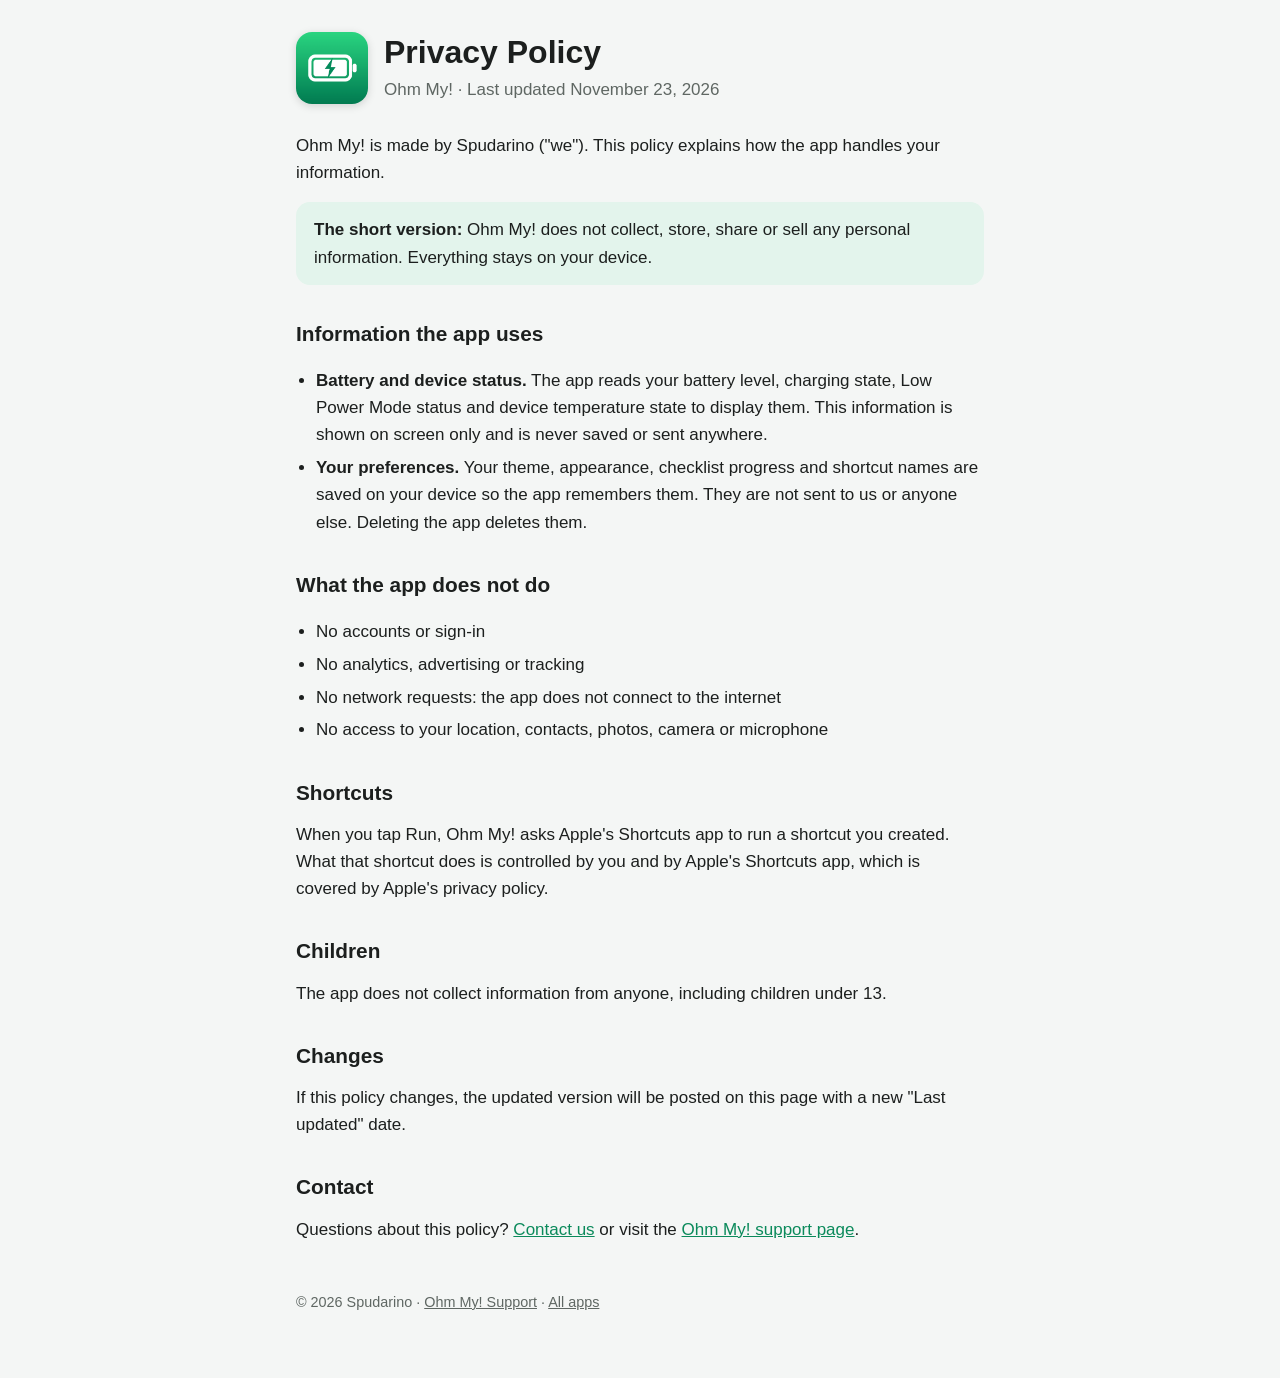
==== ohmmy/privacy.html @ 940778d0 "Add Spudarino app site with Ohm My! support and privacy pages - Home page listing apps - Ohm My! sup" ====
<!doctype html>
<html lang="en">
<head>
  <meta charset="utf-8">
  <meta name="viewport" content="width=device-width, initial-scale=1">
  <title>Ohm My! Privacy Policy</title>
  <meta name="description" content="Privacy policy for Ohm My!.">
  <link rel="stylesheet" href="../style.css">
</head>
<body>
<main>
  <header class="site">
    <img src="icon.png" alt="Ohm My! app icon">
    <div>
      <h1>Privacy Policy</h1>
      <p class="subtitle">Ohm My! · Last updated November 23, 2026</p>
    </div>
  </header>

  <p>Ohm My! is made by Spudarino ("we"). This policy explains how the app handles your information.</p>

  <div class="note">
    <strong>The short version:</strong> Ohm My! does not collect, store, share or sell any personal information. Everything stays on your device.
  </div>

  <h2>Information the app uses</h2>
  <ul>
    <li><strong>Battery and device status.</strong> The app reads your battery level, charging state, Low Power Mode status and device temperature state to display them. This information is shown on screen only and is never saved or sent anywhere.</li>
    <li><strong>Your preferences.</strong> Your theme, appearance, checklist progress and shortcut names are saved on your device so the app remembers them. They are not sent to us or anyone else. Deleting the app deletes them.</li>
  </ul>

  <h2>What the app does not do</h2>
  <ul>
    <li>No accounts or sign-in</li>
    <li>No analytics, advertising or tracking</li>
    <li>No network requests: the app does not connect to the internet</li>
    <li>No access to your location, contacts, photos, camera or microphone</li>
  </ul>

  <h2>Shortcuts</h2>
  <p>When you tap Run, Ohm My! asks Apple's Shortcuts app to run a shortcut you created. What that shortcut does is controlled by you and by Apple's Shortcuts app, which is covered by Apple's privacy policy.</p>

  <h2>Children</h2>
  <p>The app does not collect information from anyone, including children under 13.</p>

  <h2>Changes</h2>
  <p>If this policy changes, the updated version will be posted on this page with a new "Last updated" date.</p>

  <h2>Contact</h2>
  <p>Questions about this policy? <a href="https://github.com/guymanstuff/spudarino/issues/new?title=Ohm%20My!%20privacy%3A%20">Contact us</a> or visit the <a href="./">Ohm My! support page</a>.</p>

  <footer>
    © 2026 Spudarino ·
    <a href="./">Ohm My! Support</a> ·
    <a href="../">All apps</a>
  </footer>
</main>
</body>
</html>
---- style.css ----
/* Shared styles for the Spudarino app pages. Light and dark themes follow the
   visitor's system setting via prefers-color-scheme. */

:root {
  --bg: #f4f6f5;
  --card: #ffffff;
  --text: #1c1f1e;
  --muted: #5f6763;
  --accent: #0b8a5b;
  --accent-soft: #e3f4ec;
  --border: #dde3e0;
  --radius: 14px;
}

@media (prefers-color-scheme: dark) {
  :root {
    --bg: #101312;
    --card: #1a1e1c;
    --text: #e9eeeb;
    --muted: #9aa49f;
    --accent: #3fd18f;
    --accent-soft: #16342a;
    --border: #2a302d;
  }
}

* { box-sizing: border-box; }

html { -webkit-text-size-adjust: 100%; }

body {
  margin: 0;
  background: var(--bg);
  color: var(--text);
  font: 17px/1.6 -apple-system, BlinkMacSystemFont, "Segoe UI", Roboto, Helvetica, Arial, sans-serif;
}

main {
  max-width: 720px;
  margin: 0 auto;
  padding: 32px 16px 64px;
}

header.site {
  display: flex;
  align-items: center;
  gap: 16px;
  margin-bottom: 28px;
}

header.site img {
  width: 72px;
  height: 72px;
  border-radius: 16px;
  box-shadow: 0 2px 8px rgba(0, 0, 0, 0.15);
}

h1 { font-size: 2rem; line-height: 1.2; margin: 0; }
h2 { font-size: 1.3rem; margin: 2rem 0 0.75rem; }
h3 { font-size: 1.05rem; margin: 0 0 0.35rem; }
p { margin: 0 0 1rem; }

.subtitle { color: var(--muted); margin: 4px 0 0; }

a { color: var(--accent); }

.card {
  background: var(--card);
  border: 1px solid var(--border);
  border-radius: var(--radius);
  padding: 20px;
  margin-bottom: 16px;
}

.app-link {
  display: flex;
  align-items: center;
  gap: 16px;
  text-decoration: none;
  color: inherit;
}

.app-link img { width: 60px; height: 60px; border-radius: 14px; }
.app-link:hover h3 { color: var(--accent); }

.button {
  display: inline-block;
  background: var(--accent);
  color: #fff;
  padding: 10px 18px;
  border-radius: 999px;
  text-decoration: none;
  font-weight: 600;
}

@media (prefers-color-scheme: dark) {
  .button { color: #0c1a14; }
}

.faq h3 { margin-top: 0; }
.faq .card p:last-child { margin-bottom: 0; }

.note {
  background: var(--accent-soft);
  border-radius: var(--radius);
  padding: 14px 18px;
  margin-bottom: 16px;
}

ul { padding-left: 1.25rem; }
li { margin-bottom: 0.35rem; }

footer {
  margin-top: 48px;
  color: var(--muted);
  font-size: 0.9rem;
}

footer a { color: var(--muted); }
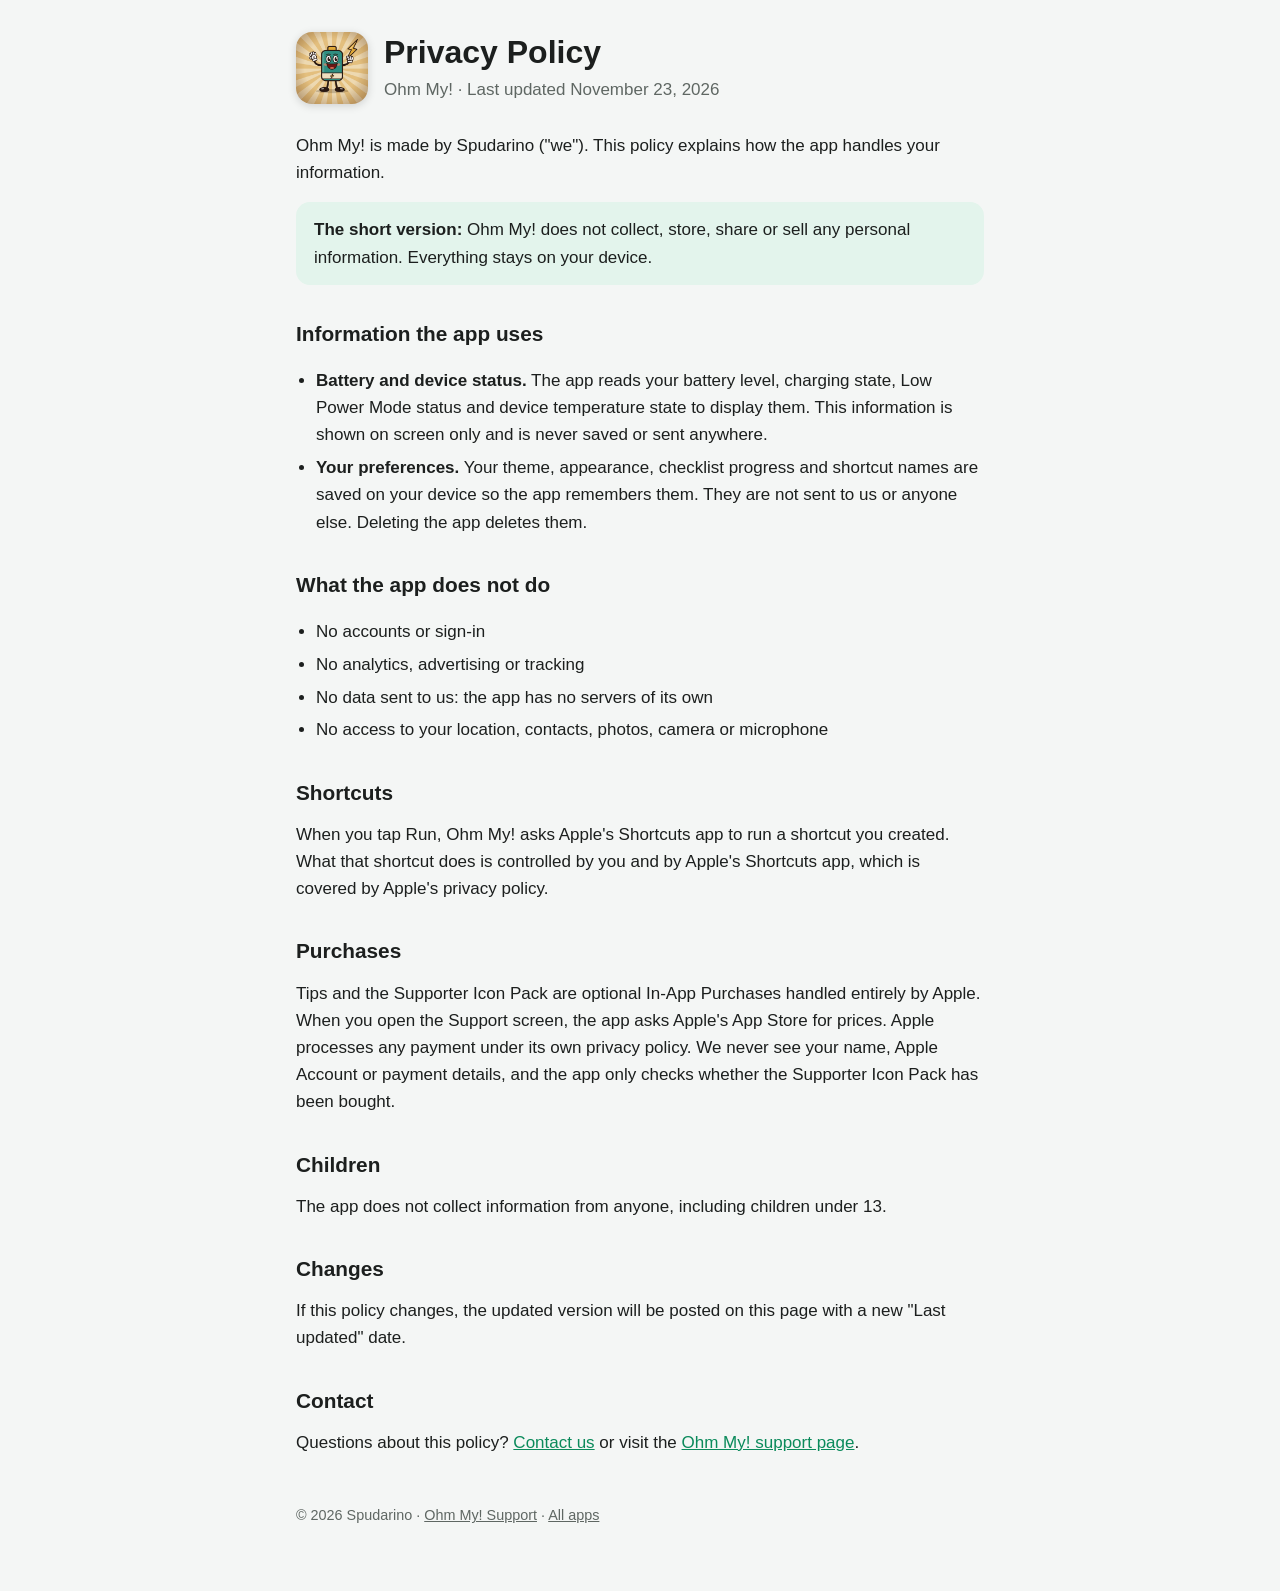
==== commit 8a51721e: "Ohm My! privacy policy: add Purchases section Co-Authored-By: Claude Opus 5.5 <noreply@anthropic.com" ====
--- a/ohmmy/privacy.html
+++ b/ohmmy/privacy.html
@@ -33,12 +33,15 @@
   <ul>
     <li>No accounts or sign-in</li>
     <li>No analytics, advertising or tracking</li>
-    <li>No network requests: the app does not connect to the internet</li>
+    <li>No data sent to us: the app has no servers of its own</li>
     <li>No access to your location, contacts, photos, camera or microphone</li>
   </ul>
 
   <h2>Shortcuts</h2>
   <p>When you tap Run, Ohm My! asks Apple's Shortcuts app to run a shortcut you created. What that shortcut does is controlled by you and by Apple's Shortcuts app, which is covered by Apple's privacy policy.</p>
+
+  <h2>Purchases</h2>
+  <p>Tips and the Supporter Icon Pack are optional In-App Purchases handled entirely by Apple. When you open the Support screen, the app asks Apple's App Store for prices. Apple processes any payment under its own privacy policy. We never see your name, Apple Account or payment details, and the app only checks whether the Supporter Icon Pack has been bought.</p>
 
   <h2>Children</h2>
   <p>The app does not collect information from anyone, including children under 13.</p>
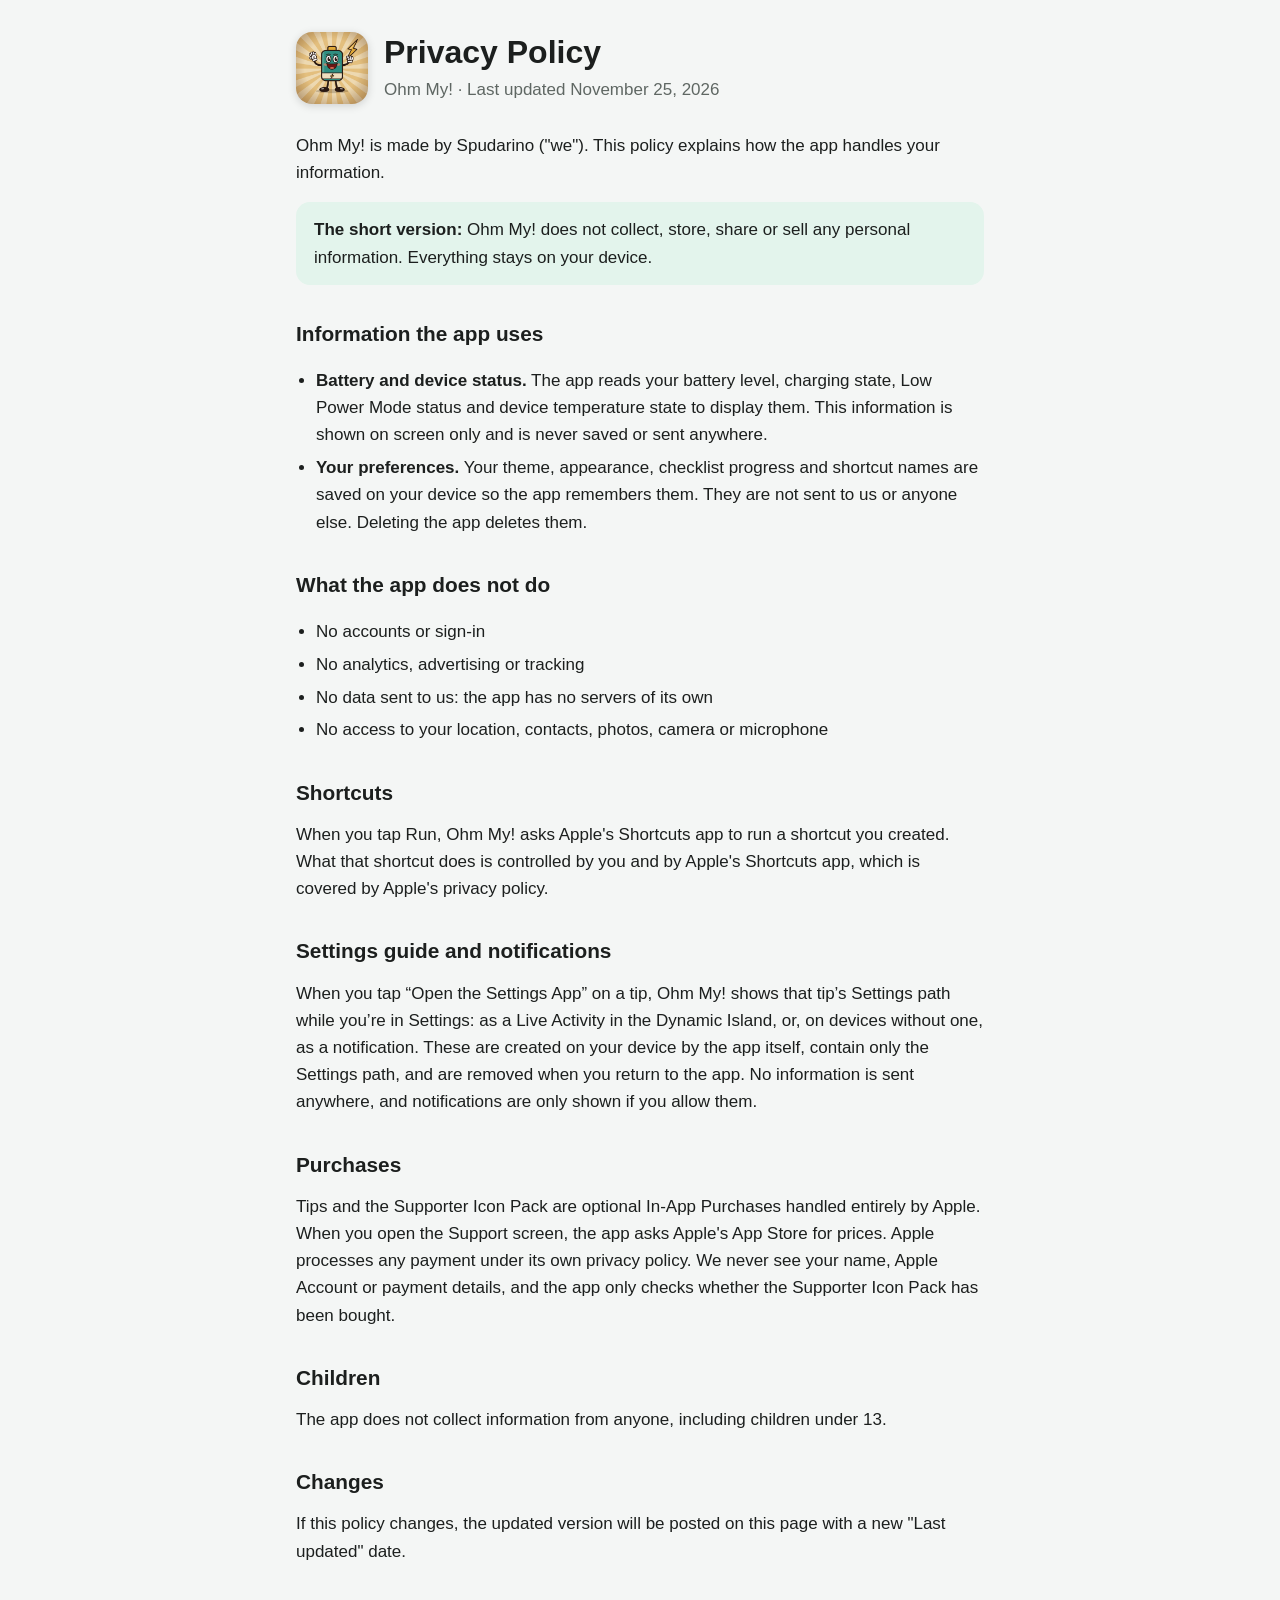
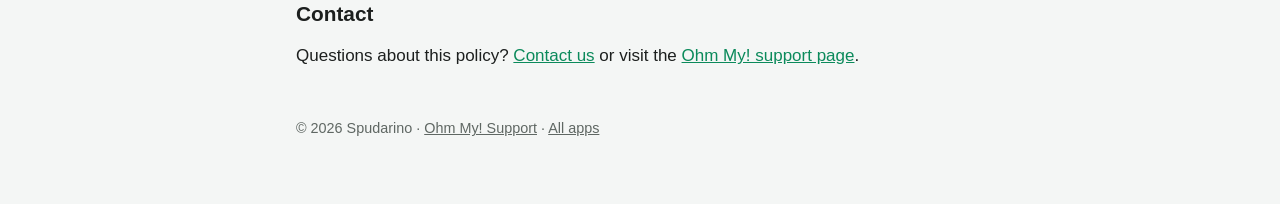
==== commit 65ddc997: "Ohm My! privacy policy: Settings guide and notifications Co-Authored-By: Claude Opus 5.5 <noreply@an" ====
--- a/ohmmy/privacy.html
+++ b/ohmmy/privacy.html
@@ -13,7 +13,7 @@
     <img src="icon.png" alt="Ohm My! app icon">
     <div>
       <h1>Privacy Policy</h1>
-      <p class="subtitle">Ohm My! · Last updated November 23, 2026</p>
+      <p class="subtitle">Ohm My! · Last updated November 25, 2026</p>
     </div>
   </header>
 
@@ -40,6 +40,9 @@
   <h2>Shortcuts</h2>
   <p>When you tap Run, Ohm My! asks Apple's Shortcuts app to run a shortcut you created. What that shortcut does is controlled by you and by Apple's Shortcuts app, which is covered by Apple's privacy policy.</p>
 
+  <h2>Settings guide and notifications</h2>
+  <p>When you tap &ldquo;Open the Settings App&rdquo; on a tip, Ohm My! shows that tip&rsquo;s Settings path while you&rsquo;re in Settings: as a Live Activity in the Dynamic Island, or, on devices without one, as a notification. These are created on your device by the app itself, contain only the Settings path, and are removed when you return to the app. No information is sent anywhere, and notifications are only shown if you allow them.</p>
+
   <h2>Purchases</h2>
   <p>Tips and the Supporter Icon Pack are optional In-App Purchases handled entirely by Apple. When you open the Support screen, the app asks Apple's App Store for prices. Apple processes any payment under its own privacy policy. We never see your name, Apple Account or payment details, and the app only checks whether the Supporter Icon Pack has been bought.</p>
 
